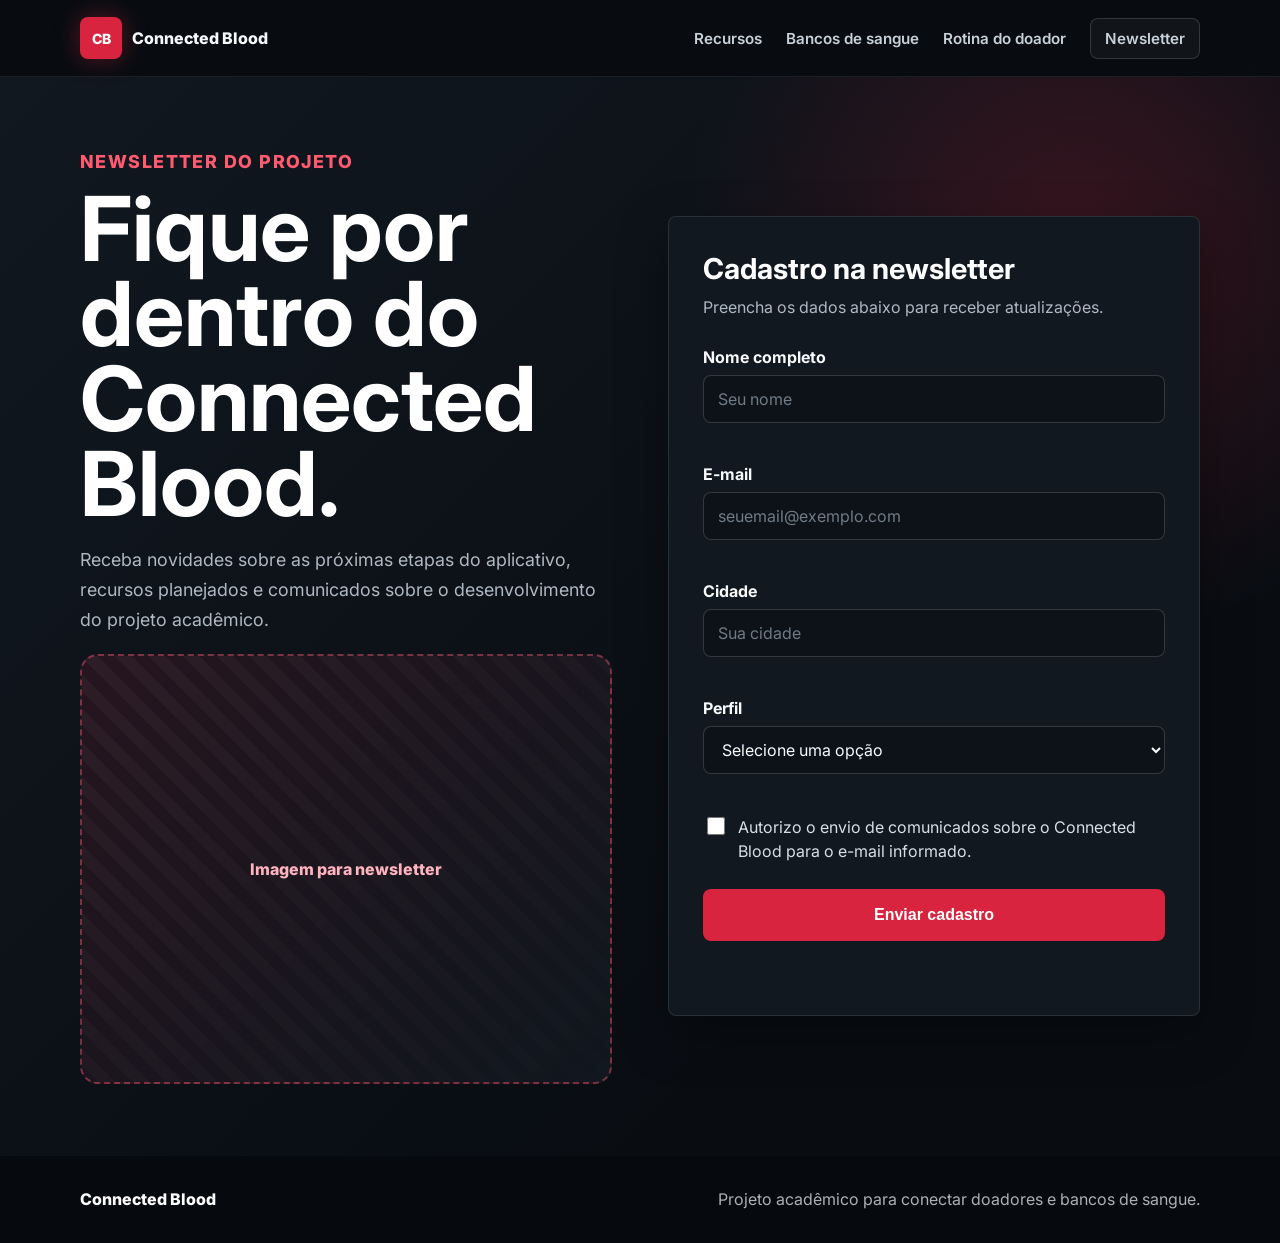
==== newsletter.html @ 064f07d0 "commit inicial" ====
<!DOCTYPE html>
<html lang="pt-BR">
<head>
  <meta charset="UTF-8">
  <meta name="viewport" content="width=device-width, initial-scale=1.0">
  <title>Newsletter | Connected Blood</title>
  <link rel="preconnect" href="https://fonts.googleapis.com">
  <link rel="preconnect" href="https://fonts.gstatic.com" crossorigin>
  <link href="https://fonts.googleapis.com/css2?family=Inter:wght@400;500;600;700;800&display=swap" rel="stylesheet">
  <link rel="stylesheet" href="css/styles.css">
</head>
<body>
  <header class="cabecalho">
    <nav class="navbar container" aria-label="Navegação principal">
      <a class="marca" href="index.html" aria-label="Página inicial do Connected Blood">
        <span class="marca-simbolo" aria-hidden="true">CB</span>
        <span>Connected Blood</span>
      </a>

      <button class="botao-menu" type="button" aria-label="Abrir menu" aria-expanded="false" aria-controls="menu-principal">
        <span></span>
        <span></span>
        <span></span>
      </button>

      <div class="menu-links" id="menu-principal">
        <a href="index.html#recursos">Recursos</a>
        <a href="index.html#bancos">Bancos de sangue</a>
        <a href="index.html#rotina">Rotina do doador</a>
        <a class="menu-destaque" href="newsletter.html">Newsletter</a>
      </div>
    </nav>
  </header>

  <main class="pagina-formulario">
    <section class="container layout-formulario">
      <div class="texto-formulario">
        <p class="chamada">Newsletter do projeto</p>
        <h1>Fique por dentro do Connected Blood.</h1>
        <p>
          Receba novidades sobre as próximas etapas do aplicativo, recursos planejados e comunicados sobre
          o desenvolvimento do projeto acadêmico.
        </p>
        <div class="imagem-espera imagem-espera-formulario">
          <span>Imagem para newsletter</span>
        </div>
      </div>

      <form class="formulario-cadastro" id="formulario-newsletter" novalidate>
        <div class="cabecalho-formulario">
          <h2>Cadastro na newsletter</h2>
          <p>Preencha os dados abaixo para receber atualizações.</p>
        </div>

        <div class="grupo-campo">
          <label for="name">Nome completo</label>
          <input type="text" id="name" name="name" placeholder="Seu nome" autocomplete="name" required>
          <small class="mensagem-erro"></small>
        </div>

        <div class="grupo-campo">
          <label for="email">E-mail</label>
          <input type="email" id="email" name="email" placeholder="seuemail@exemplo.com" autocomplete="email" required>
          <small class="mensagem-erro"></small>
        </div>

        <div class="grupo-campo">
          <label for="city">Cidade</label>
          <input type="text" id="city" name="city" placeholder="Sua cidade" autocomplete="address-level2" required>
          <small class="mensagem-erro"></small>
        </div>

        <div class="grupo-campo">
          <label for="profile">Perfil</label>
          <select id="profile" name="profile" required>
            <option value="">Selecione uma opção</option>
            <option value="doador">Sou doador ou quero doar</option>
            <option value="banco">Represento um banco de sangue</option>
            <option value="interessado">Tenho interesse no projeto</option>
          </select>
          <small class="mensagem-erro"></small>
        </div>

        <label class="linha-checkbox">
          <input type="checkbox" id="consent" name="consent" required>
          <span>Autorizo o envio de comunicados sobre o Connected Blood para o e-mail informado.</span>
        </label>
        <small class="mensagem-erro erro-consentimento"></small>

        <button class="botao botao-principal" type="submit">Enviar cadastro</button>
        <p class="retorno-formulario" id="retorno-formulario" role="status" aria-live="polite"></p>
      </form>
    </section>
  </main>

  <footer class="rodape">
    <div class="container grade-rodape">
      <p>Connected Blood</p>
      <p>Projeto acadêmico para conectar doadores e bancos de sangue.</p>
    </div>
  </footer>

  <script src="js/script.js"></script>
</body>
</html>
---- css/styles.css ----
* {
  box-sizing: border-box;
}

html {
  scroll-behavior: smooth;
}

body {
  margin: 0;
  color: #f7f9fb;
  font-family: "Inter", Arial, sans-serif;
  background: #090d12;
}

img,
svg {
  max-width: 100%;
}

a {
  color: inherit;
  text-decoration: none;
}

p {
  color: #aeb8c3;
  line-height: 1.7;
}

.container {
  width: min(1120px, calc(100% - 32px));
  margin: 0 auto;
}

.cabecalho {
  position: sticky;
  top: 0;
  z-index: 20;
  border-bottom: 1px solid rgba(255, 255, 255, 0.08);
  background: rgba(9, 13, 18, 0.9);
  backdrop-filter: blur(16px);
}

.navbar {
  display: flex;
  align-items: center;
  justify-content: space-between;
  min-height: 76px;
  gap: 24px;
}

.marca {
  display: inline-flex;
  align-items: center;
  gap: 10px;
  font-weight: 800;
  letter-spacing: 0;
}

.marca-simbolo {
  display: grid;
  width: 42px;
  height: 42px;
  place-items: center;
  border-radius: 8px;
  color: #ffffff;
  background: #d8243f;
  box-shadow: 0 0 24px rgba(216, 36, 63, 0.38);
  font-size: 0.88rem;
}

.menu-links {
  display: flex;
  align-items: center;
  gap: 24px;
  color: #c8d0d8;
  font-size: 0.95rem;
  font-weight: 600;
}

.menu-links a {
  padding: 8px 0;
}

.menu-links a:hover {
  color: #ff5a70;
}

.menu-destaque {
  border: 1px solid rgba(255, 255, 255, 0.14);
  border-radius: 8px;
  padding: 10px 14px !important;
  background: rgba(255, 255, 255, 0.04);
}

.botao-menu {
  display: none;
  width: 42px;
  height: 42px;
  border: 1px solid rgba(255, 255, 255, 0.14);
  border-radius: 8px;
  background: #111820;
  cursor: pointer;
}

.botao-menu span {
  display: block;
  width: 18px;
  height: 2px;
  margin: 4px auto;
  background: #f7f9fb;
}

.hero {
  padding: 86px 0 64px;
  background:
    radial-gradient(circle at 82% 20%, rgba(216, 36, 63, 0.22), transparent 28%),
    radial-gradient(circle at 12% 78%, rgba(20, 124, 130, 0.18), transparent 30%),
    linear-gradient(135deg, #111820 0%, #090d12 55%, #14080c 100%);
}

.hero-grade,
.duas-colunas,
.bloco-dividido,
.grade-chamada,
.layout-formulario {
  display: grid;
  grid-template-columns: 1fr 1fr;
  gap: 56px;
  align-items: center;
}

.hero-conteudo h1,
.texto-formulario h1 {
  margin: 12px 0 18px;
  color: #ffffff;
  font-size: clamp(3rem, 7vw, 5.8rem);
  line-height: 0.95;
  letter-spacing: 0;
}

.hero-texto,
.texto-formulario p {
  max-width: 620px;
  font-size: 1.12rem;
}

.chamada,
.rotulo-secao {
  margin: 0 0 12px;
  color: #ff5a70;
  font-size: 0.78rem;
  font-weight: 800;
  letter-spacing: 0.08em;
  line-height: 1.4;
  text-transform: uppercase;
}

.lojas {
  display: flex;
  flex-wrap: wrap;
  gap: 14px;
  margin-top: 34px;
}

.botao-loja,
.botao {
  display: inline-flex;
  align-items: center;
  justify-content: center;
  min-height: 52px;
  border-radius: 8px;
  font-weight: 800;
  transition: transform 180ms ease, box-shadow 180ms ease, background 180ms ease;
}

.botao-loja {
  gap: 12px;
  padding: 10px 18px;
  color: #ffffff;
  background: #d8243f;
  box-shadow: 0 18px 50px rgba(216, 36, 63, 0.26);
}

.botao-loja small {
  display: block;
  color: rgba(255, 255, 255, 0.76);
  font-size: 0.72rem;
  font-weight: 600;
}

.icone-loja {
  display: grid;
  width: 28px;
  height: 28px;
  place-items: center;
  color: #ffe4e8;
}

.botao-loja:hover,
.botao:hover {
  transform: translateY(-2px);
}

.previa-app {
  position: relative;
  min-height: 540px;
  padding: 18px;
  border: 1px solid rgba(255, 90, 112, 0.22);
  border-radius: 28px;
  background: linear-gradient(145deg, #151d26, #0d1218);
  box-shadow: 0 18px 50px rgba(0, 0, 0, 0.38);
}

.imagem-espera {
  display: grid;
  min-height: 100%;
  place-items: center;
  border: 2px dashed rgba(255, 90, 112, 0.42);
  border-radius: 18px;
  color: #ffb3bf;
  background:
    linear-gradient(135deg, rgba(216, 36, 63, 0.12), rgba(17, 24, 32, 0.92)),
    repeating-linear-gradient(45deg, transparent 0 12px, rgba(255, 255, 255, 0.04) 12px 24px);
  font-weight: 800;
  text-align: center;
}

.cartao-previa {
  position: absolute;
  left: -22px;
  width: min(270px, 74%);
  padding: 16px;
  border: 1px solid rgba(255, 255, 255, 0.12);
  border-radius: 8px;
  background: #111820;
  box-shadow: 0 14px 34px rgba(0, 0, 0, 0.32);
}

.cartao-previa strong,
.cartao-previa span {
  display: block;
}

.cartao-previa span {
  margin-top: 4px;
  color: #aeb8c3;
  font-size: 0.92rem;
}

.cartao-previa-cima {
  top: 76px;
}

.cartao-previa-baixo {
  right: -20px;
  bottom: 74px;
  left: auto;
}

.secao {
  padding: 82px 0;
  background: #090d12;
}

.faixa-dados {
  padding: 34px 0;
  background: #151d26;
}

.grade-dados {
  display: grid;
  grid-template-columns: repeat(3, 1fr);
  gap: 22px;
}

.grade-dados div {
  padding: 8px 0;
}

.grade-dados strong,
.grade-dados span {
  display: block;
}

.grade-dados strong {
  color: #ffffff;
  font-size: 1.05rem;
}

.grade-dados span {
  margin-top: 6px;
  color: rgba(255, 255, 255, 0.66);
  line-height: 1.6;
}

.secao h2,
.chamada-newsletter h2 {
  margin: 0 0 18px;
  color: #ffffff;
  font-size: clamp(2rem, 4vw, 3.15rem);
  line-height: 1.05;
  letter-spacing: 0;
}

.lista-recursos {
  display: grid;
  gap: 16px;
}

.cartao-recurso {
  padding: 24px;
  border: 1px solid rgba(255, 255, 255, 0.1);
  border-radius: 8px;
  background: #111820;
  box-shadow: 0 10px 26px rgba(0, 0, 0, 0.22);
}

.numero-recurso {
  color: #ff5a70;
  font-weight: 800;
}

.cartao-recurso h3,
.linha-do-tempo h3 {
  margin: 10px 0 8px;
  color: #ffffff;
}

.cartao-recurso p,
.linha-do-tempo p {
  margin: 0;
}

.secao-alternada {
  background: #0d1218;
}

.painel-imagem {
  min-height: 430px;
}

.imagem-espera-larga,
.imagem-espera-formulario {
  min-height: 430px;
}

.lista-checagem {
  display: grid;
  gap: 12px;
  padding: 0;
  margin: 26px 0 0;
  list-style: none;
}

.lista-checagem li {
  position: relative;
  padding-left: 30px;
  color: #d7dee6;
  line-height: 1.6;
}

.lista-checagem li::before {
  position: absolute;
  left: 0;
  top: 0.1rem;
  color: #ff5a70;
  content: "✓";
  font-weight: 800;
}

.cabecalho-secao {
  max-width: 720px;
  margin-bottom: 34px;
}

.linha-do-tempo {
  display: grid;
  grid-template-columns: repeat(4, 1fr);
  gap: 18px;
}

.linha-do-tempo article {
  padding: 24px;
  border: 1px solid rgba(255, 255, 255, 0.1);
  border-radius: 8px;
  background: #111820;
}

.linha-do-tempo span {
  display: grid;
  width: 42px;
  height: 42px;
  place-items: center;
  border-radius: 8px;
  color: #ffffff;
  background: #d8243f;
  font-weight: 800;
}

.chamada-newsletter {
  padding: 62px 0;
  color: #ffffff;
  background: linear-gradient(120deg, #7d0f1d, #d8243f 55%, #45070f);
}

.chamada-newsletter p,
.chamada-newsletter .rotulo-secao {
  color: rgba(255, 255, 255, 0.8);
}

.chamada-newsletter h2 {
  color: #ffffff;
}

.botao {
  border: 0;
  padding: 0 22px;
  cursor: pointer;
}

.botao-claro {
  color: #7d0f1d;
  background: #ffffff;
}

.botao-principal {
  width: 100%;
  color: #ffffff;
  background: #d8243f;
  font-size: 1rem;
}

.rodape {
  padding: 30px 0;
  color: #ffffff;
  background: #06090d;
}

.grade-rodape {
  display: flex;
  align-items: center;
  justify-content: space-between;
  gap: 16px;
}

.grade-rodape p {
  margin: 0;
  color: rgba(255, 255, 255, 0.68);
}

.grade-rodape p:first-child {
  color: #ffffff;
  font-weight: 800;
}

.pagina-formulario {
  min-height: calc(100vh - 76px);
  padding: 72px 0;
  background:
    radial-gradient(circle at 84% 16%, rgba(216, 36, 63, 0.22), transparent 28%),
    linear-gradient(135deg, #111820 0%, #090d12 72%);
}

.formulario-cadastro {
  padding: 34px;
  border: 1px solid rgba(255, 255, 255, 0.1);
  border-radius: 8px;
  background: #111820;
  box-shadow: 0 18px 50px rgba(0, 0, 0, 0.36);
}

.cabecalho-formulario h2 {
  margin: 0 0 8px;
  color: #ffffff;
  font-size: 1.8rem;
}

.cabecalho-formulario p {
  margin: 0 0 26px;
}

.grupo-campo {
  margin-bottom: 18px;
}

.grupo-campo label {
  display: block;
  margin-bottom: 8px;
  color: #f7f9fb;
  font-weight: 700;
}

.grupo-campo input,
.grupo-campo select {
  width: 100%;
  min-height: 48px;
  border: 1px solid rgba(255, 255, 255, 0.16);
  border-radius: 8px;
  padding: 0 14px;
  color: #f7f9fb;
  font: inherit;
  background: #0d1218;
}

.grupo-campo input:focus,
.grupo-campo select:focus {
  border-color: #ff5a70;
  outline: 3px solid rgba(255, 90, 112, 0.18);
}

.grupo-campo input::placeholder {
  color: #6f7b86;
}

.linha-checkbox {
  display: flex;
  gap: 10px;
  margin: 6px 0 8px;
  color: #d7dee6;
  line-height: 1.5;
}

.linha-checkbox input {
  width: 18px;
  height: 18px;
  margin-top: 2px;
  accent-color: #d8243f;
  flex: 0 0 auto;
}

.mensagem-erro {
  display: block;
  min-height: 18px;
  margin-top: 5px;
  color: #ff8b9a;
  font-size: 0.82rem;
  font-weight: 600;
}

.campo-invalido input,
.campo-invalido select {
  border-color: #ff5a70;
}

.retorno-formulario {
  min-height: 24px;
  margin: 16px 0 0;
  font-weight: 700;
  text-align: center;
}

.retorno-formulario.sucesso {
  color: #47d7b7;
}

@media (max-width: 860px) {
  .botao-menu {
    display: block;
  }

  .menu-links {
    position: absolute;
    top: 76px;
    right: 16px;
    left: 16px;
    display: none;
    flex-direction: column;
    align-items: stretch;
    gap: 8px;
    padding: 18px;
    border: 1px solid rgba(255, 255, 255, 0.12);
    border-radius: 8px;
    background: #111820;
    box-shadow: 0 18px 50px rgba(0, 0, 0, 0.34);
  }

  .menu-links.aberto {
    display: flex;
  }

  .hero {
    padding-top: 54px;
  }

  .hero-grade,
  .duas-colunas,
  .bloco-dividido,
  .grade-chamada,
  .layout-formulario {
    grid-template-columns: 1fr;
    gap: 34px;
  }

  .previa-app {
    min-height: 430px;
  }

  .cartao-previa {
    left: 12px;
  }

  .cartao-previa-baixo {
    right: 12px;
    left: auto;
  }

  .grade-dados,
  .linha-do-tempo {
    grid-template-columns: 1fr;
  }

  .secao {
    padding: 58px 0;
  }

  .grade-rodape {
    align-items: flex-start;
    flex-direction: column;
  }
}

@media (max-width: 520px) {
  .container {
    width: min(100% - 24px, 1120px);
  }

  .navbar {
    min-height: 68px;
  }

  .menu-links {
    top: 68px;
  }

  .marca {
    font-size: 0.95rem;
  }

  .marca-simbolo {
    width: 38px;
    height: 38px;
  }

  .hero-conteudo h1,
  .texto-formulario h1 {
    font-size: 3rem;
  }

  .lojas {
    flex-direction: column;
  }

  .botao-loja {
    width: 100%;
  }

  .previa-app,
  .painel-imagem,
  .imagem-espera-larga,
  .imagem-espera-formulario {
    min-height: 340px;
  }

  .cartao-previa {
    position: static;
    width: 100%;
    margin-top: 12px;
  }

  .formulario-cadastro {
    padding: 24px;
  }
}
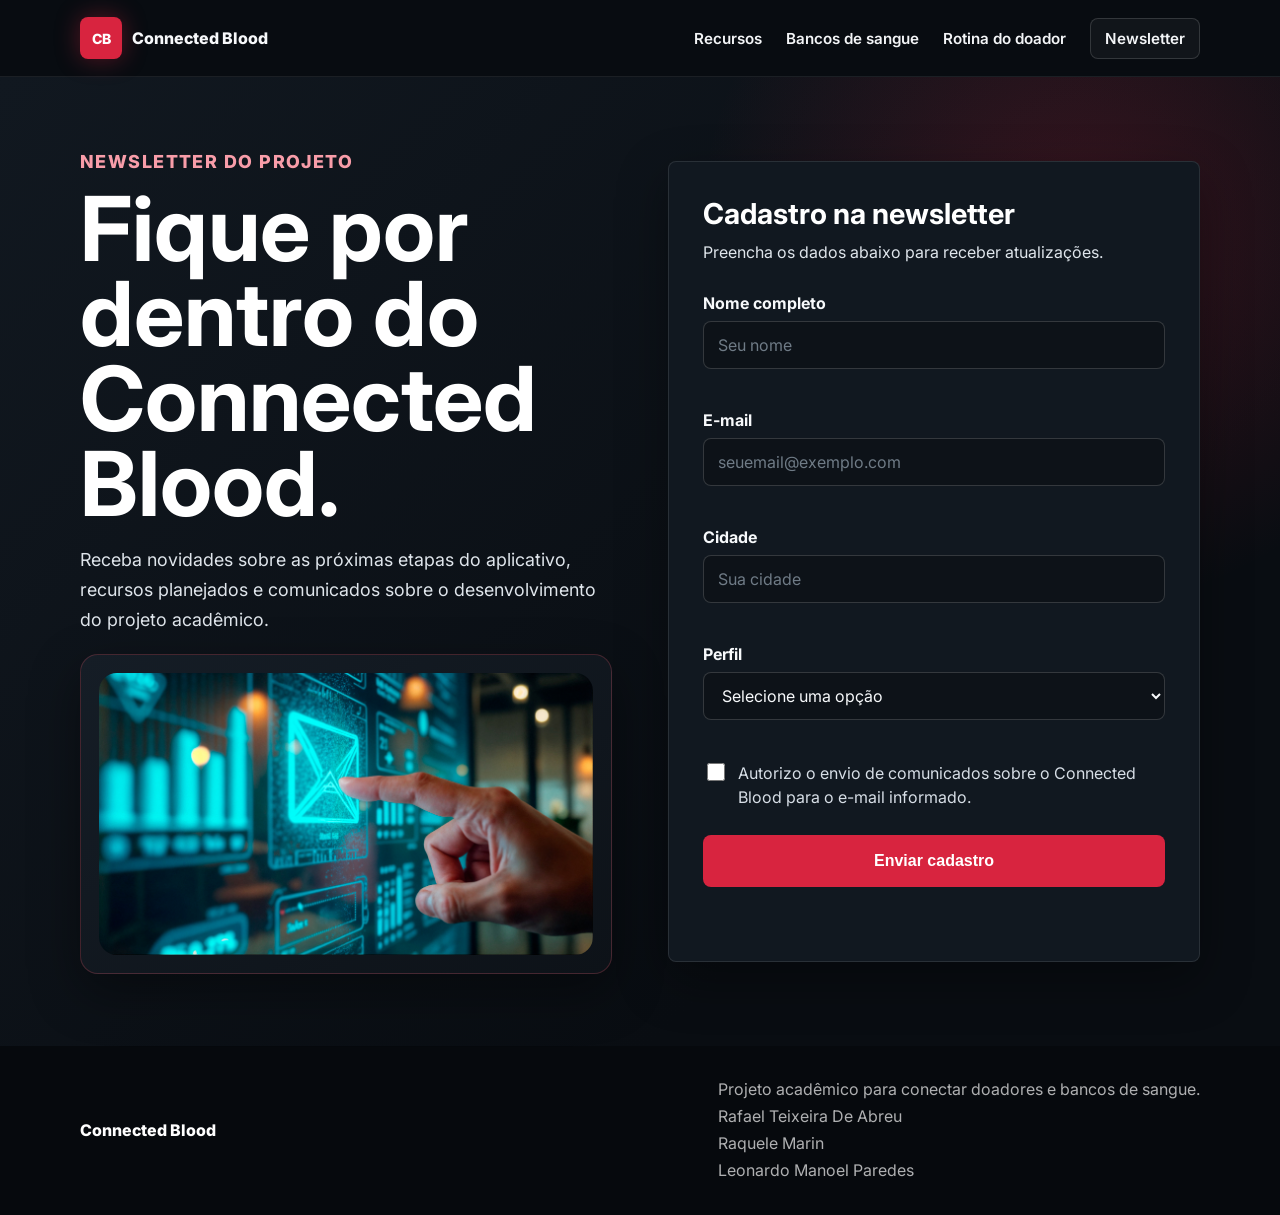
==== commit 6571ddb0: "atualizações finais" ====
--- a/newsletter.html
+++ b/newsletter.html
@@ -41,8 +41,8 @@
           Receba novidades sobre as próximas etapas do aplicativo, recursos planejados e comunicados sobre
           o desenvolvimento do projeto acadêmico.
         </p>
-        <div class="imagem-espera imagem-espera-formulario">
-          <span>Imagem para newsletter</span>
+        <div class="imagem-espera previa-app">
+          <img src="./img/newsletter.jpg" alt="">
         </div>
       </div>
 
@@ -96,7 +96,11 @@
   <footer class="rodape">
     <div class="container grade-rodape">
       <p>Connected Blood</p>
-      <p>Projeto acadêmico para conectar doadores e bancos de sangue.</p>
+      <p>Projeto acadêmico para conectar doadores e bancos de sangue.
+        <br>Rafael Teixeira De Abreu
+        <br>Raquele Marin
+        <br>Leonardo Manoel Paredes
+      </p>
     </div>
   </footer>
 
--- a/css/styles.css
+++ b/css/styles.css
@@ -24,7 +24,7 @@
 }
 
 p {
-  color: #aeb8c3;
+  color: #dfe5eb;
   line-height: 1.7;
 }
 
@@ -74,7 +74,7 @@
   display: flex;
   align-items: center;
   gap: 24px;
-  color: #c8d0d8;
+  color: #f3f5f7;
   font-size: 0.95rem;
   font-weight: 600;
 }
@@ -149,7 +149,7 @@
 .chamada,
 .rotulo-secao {
   margin: 0 0 12px;
-  color: #ff5a70;
+  color: #f89da9;
   font-size: 0.78rem;
   font-weight: 800;
   letter-spacing: 0.08em;
@@ -185,7 +185,7 @@
 
 .botao-loja small {
   display: block;
-  color: rgba(255, 255, 255, 0.76);
+  color: #ffffff;
   font-size: 0.72rem;
   font-weight: 600;
 }
@@ -205,7 +205,6 @@
 
 .previa-app {
   position: relative;
-  min-height: 540px;
   padding: 18px;
   border: 1px solid rgba(255, 90, 112, 0.22);
   border-radius: 28px;
@@ -217,46 +216,20 @@
   display: grid;
   min-height: 100%;
   place-items: center;
-  border: 2px dashed rgba(255, 90, 112, 0.42);
   border-radius: 18px;
   color: #ffb3bf;
-  background:
-    linear-gradient(135deg, rgba(216, 36, 63, 0.12), rgba(17, 24, 32, 0.92)),
-    repeating-linear-gradient(45deg, transparent 0 12px, rgba(255, 255, 255, 0.04) 12px 24px);
   font-weight: 800;
   text-align: center;
 }
 
-.cartao-previa {
-  position: absolute;
-  left: -22px;
-  width: min(270px, 74%);
-  padding: 16px;
-  border: 1px solid rgba(255, 255, 255, 0.12);
-  border-radius: 8px;
-  background: #111820;
-  box-shadow: 0 14px 34px rgba(0, 0, 0, 0.32);
-}
-
-.cartao-previa strong,
-.cartao-previa span {
-  display: block;
-}
-
-.cartao-previa span {
-  margin-top: 4px;
-  color: #aeb8c3;
-  font-size: 0.92rem;
-}
-
-.cartao-previa-cima {
-  top: 76px;
-}
-
-.cartao-previa-baixo {
-  right: -20px;
-  bottom: 74px;
-  left: auto;
+.imagem-espera > img {
+  width: 100%;
+  border-radius: 18px;
+}
+
+.imagem-espera > video {
+  width: 100%;
+  border-radius: 18px;
 }
 
 .secao {
@@ -291,7 +264,7 @@
 
 .grade-dados span {
   margin-top: 6px;
-  color: rgba(255, 255, 255, 0.66);
+  color: #ffffff;
   line-height: 1.6;
 }
 
@@ -338,12 +311,12 @@
 }
 
 .painel-imagem {
-  min-height: 430px;
+  min-height: 420px;
 }
 
 .imagem-espera-larga,
 .imagem-espera-formulario {
-  min-height: 430px;
+  min-height: 420px;
 }
 
 .lista-checagem {
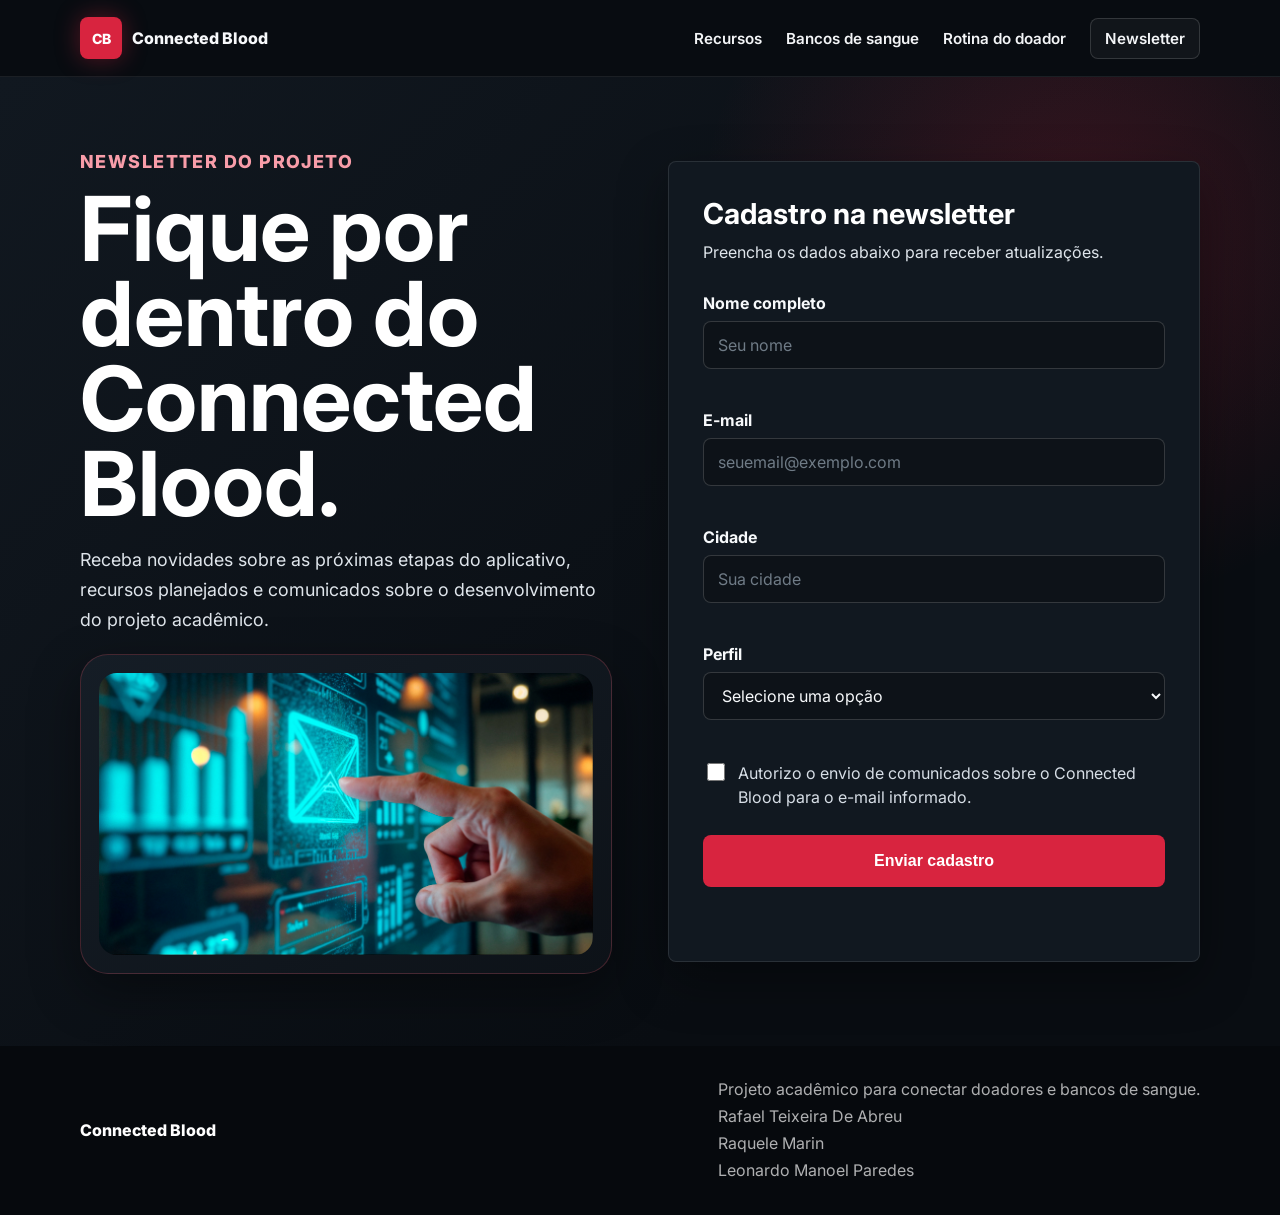
==== commit 59f3e214: "ajustes" ====
--- a/newsletter.html
+++ b/newsletter.html
@@ -8,6 +8,7 @@
   <link rel="preconnect" href="https://fonts.gstatic.com" crossorigin>
   <link href="https://fonts.googleapis.com/css2?family=Inter:wght@400;500;600;700;800&display=swap" rel="stylesheet">
   <link rel="stylesheet" href="css/styles.css">
+  <link rel="icon" href="img/icon.svg" type="image/svg+xml">
 </head>
 <body>
   <header class="cabecalho">
@@ -41,8 +42,8 @@
           Receba novidades sobre as próximas etapas do aplicativo, recursos planejados e comunicados sobre
           o desenvolvimento do projeto acadêmico.
         </p>
-        <div class="imagem-espera previa-app">
-          <img src="./img/newsletter.jpg" alt="">
+        <div class="previa-app">
+          <img src="./img/newsletter.jpg" alt="Imagem ilustrativa da newsletter" class="imagem-espera">
         </div>
       </div>
 
